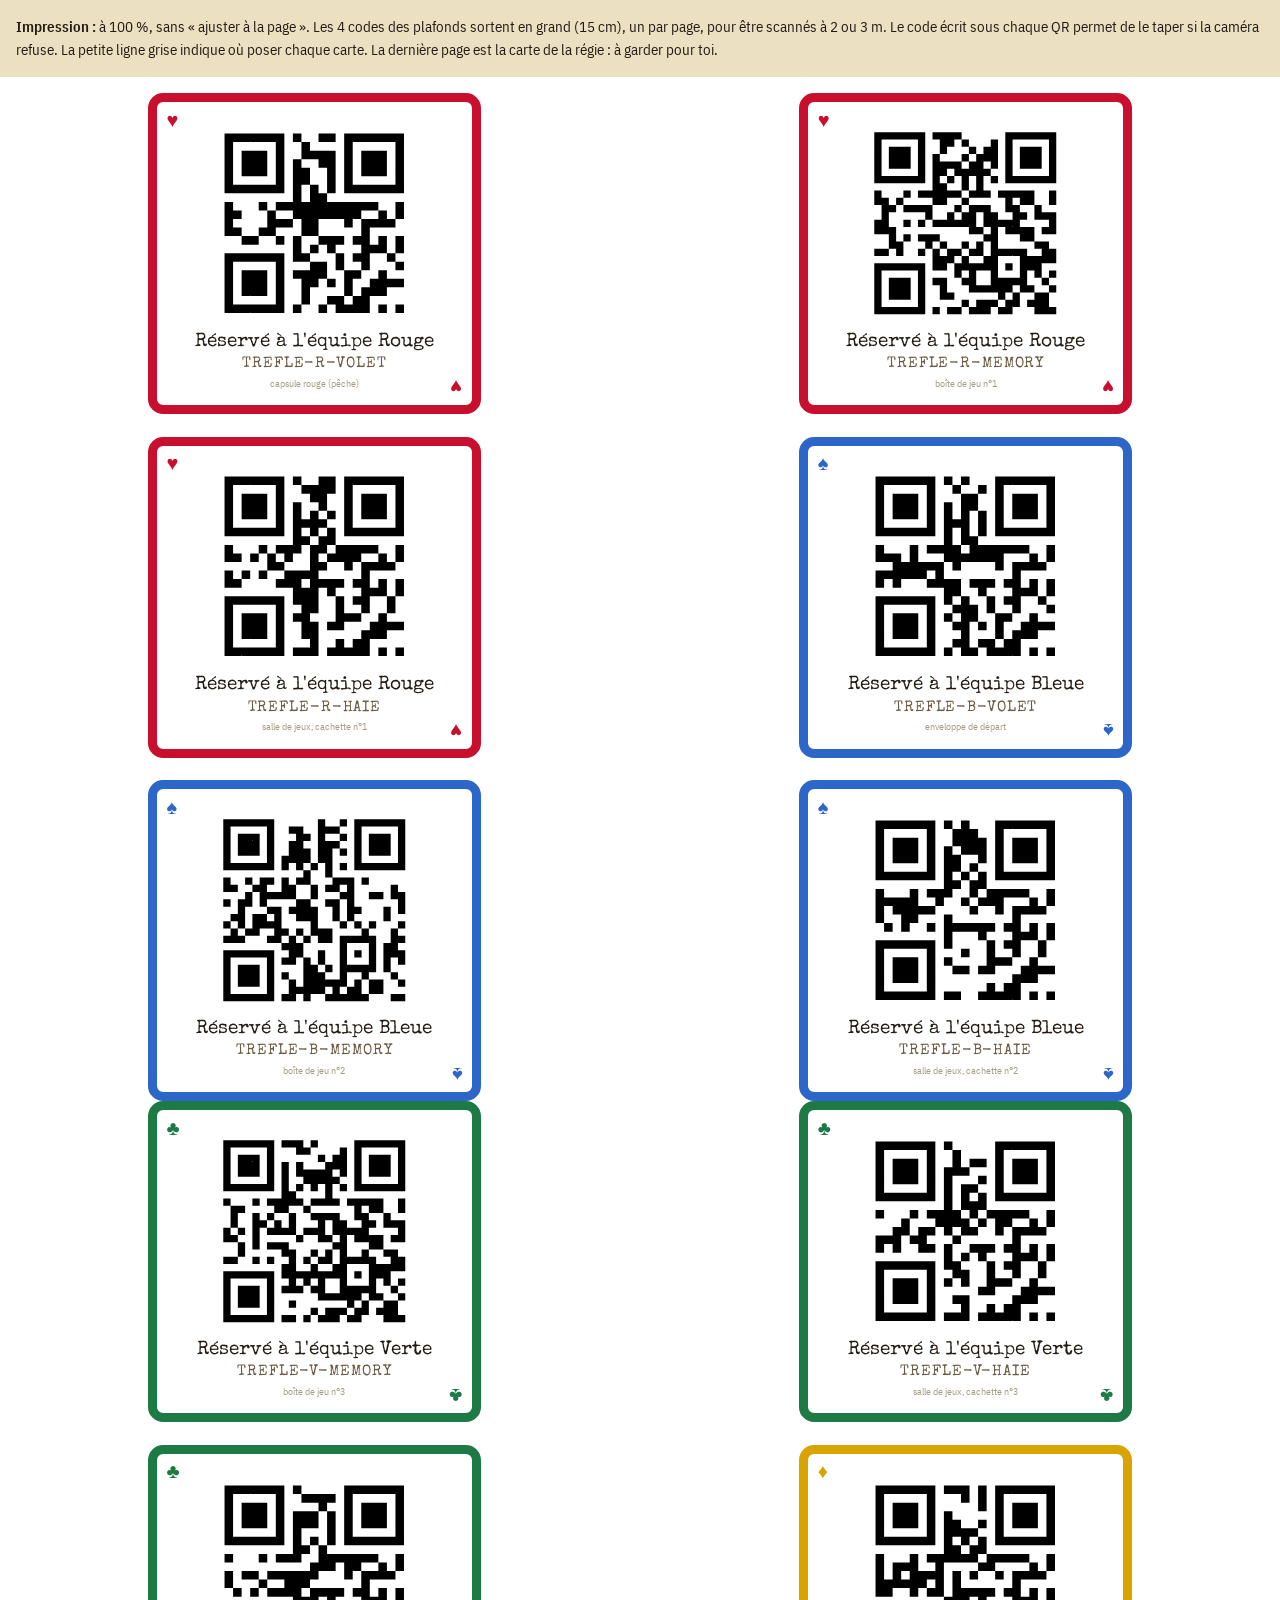
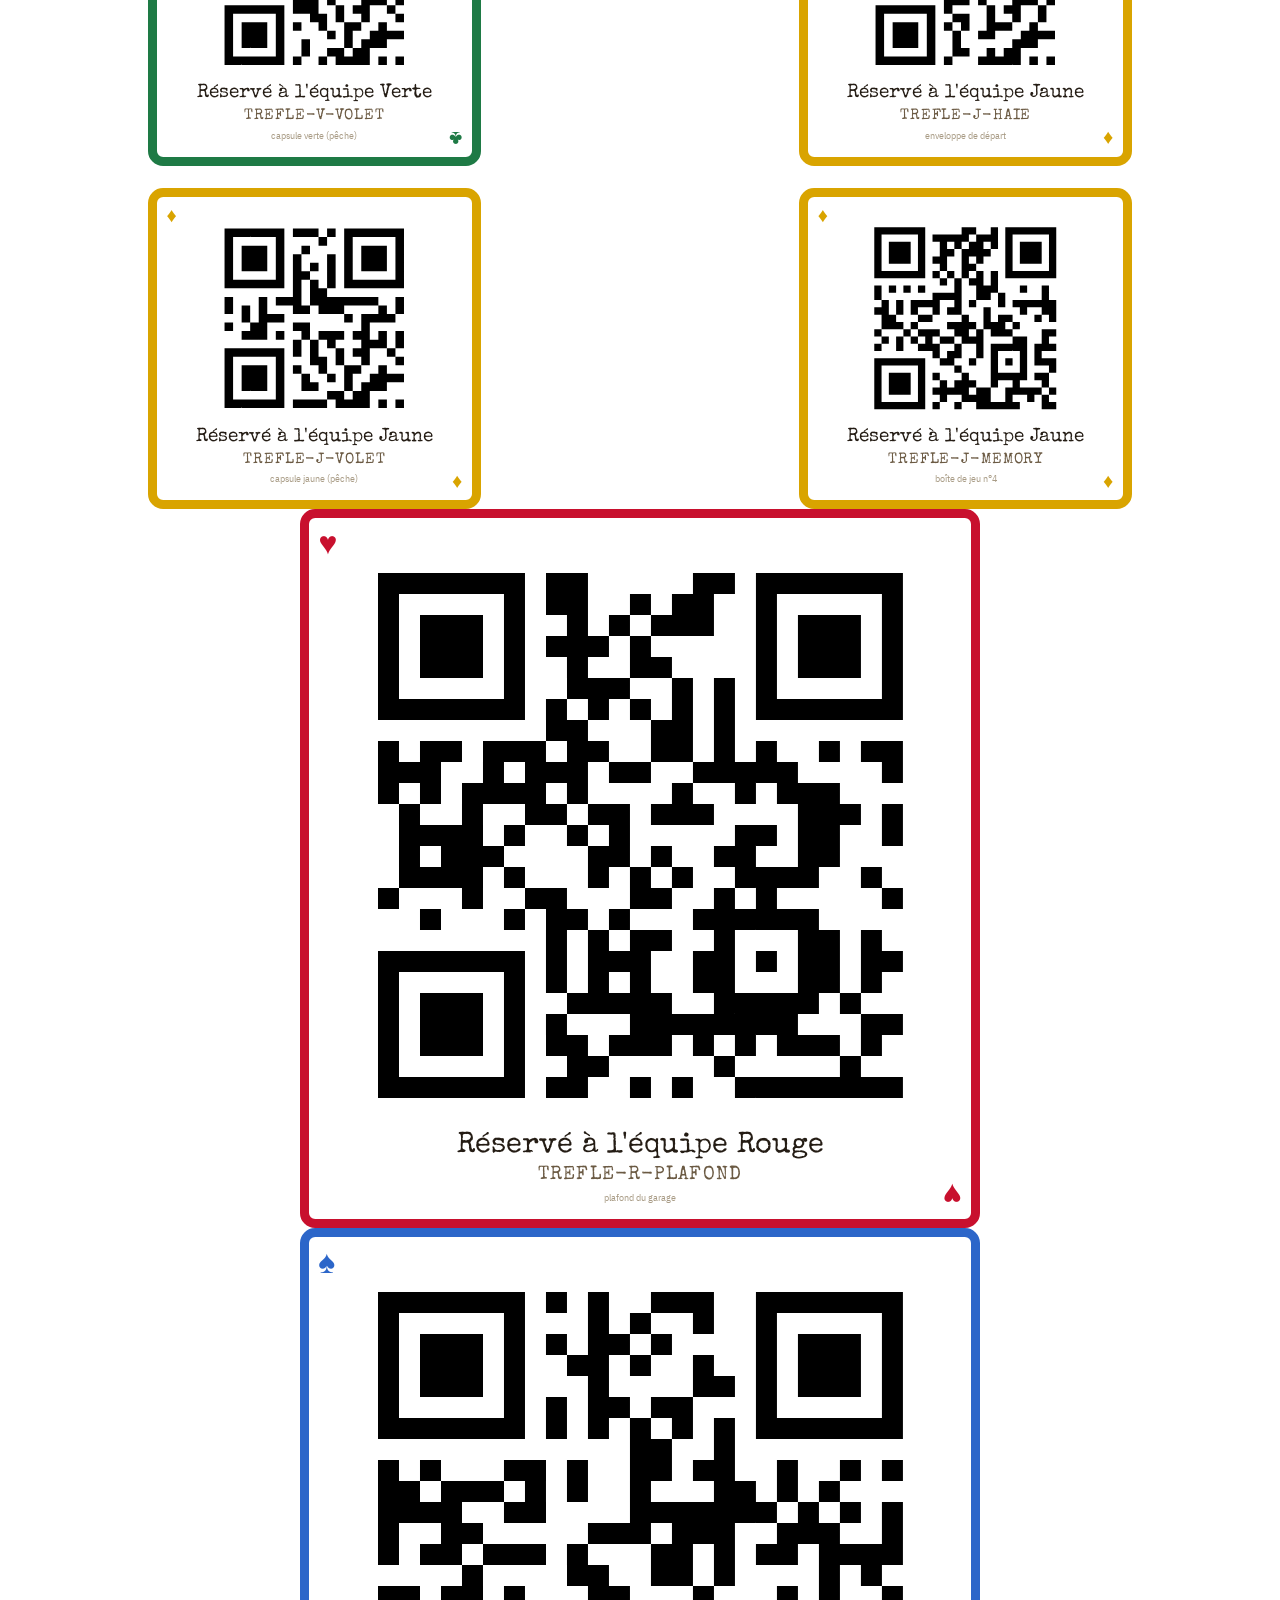
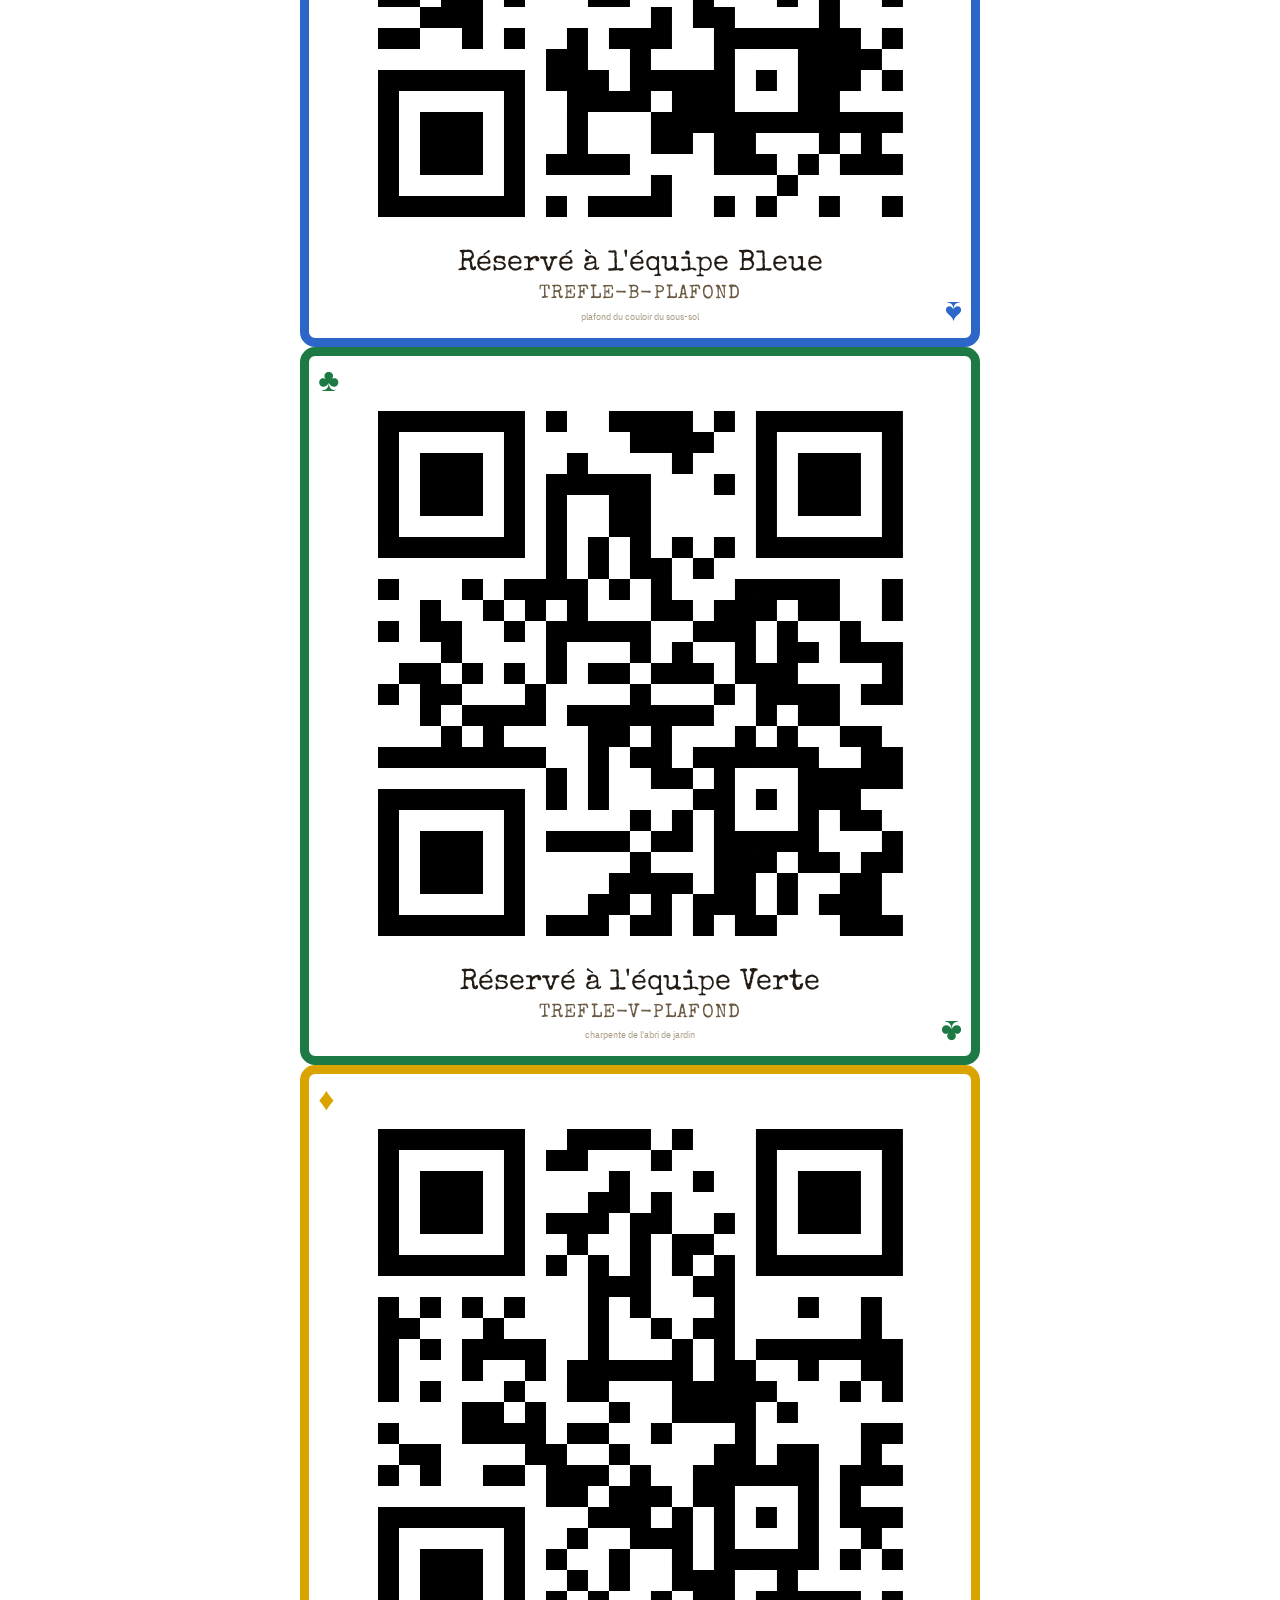
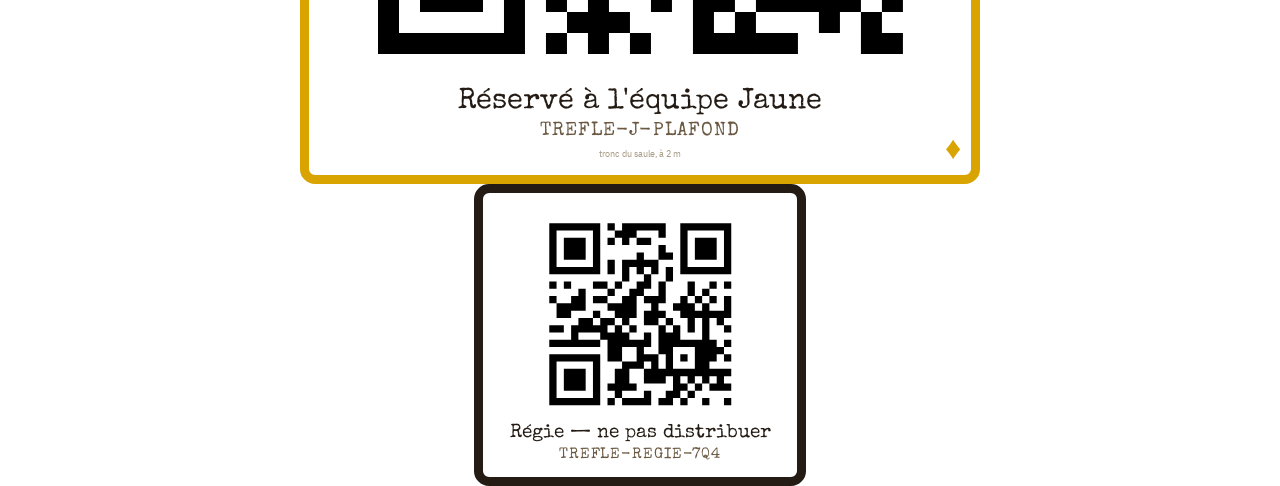
==== qr.html @ 2b173ae8 "Carnet du Valet : première mise en ligne Co-Authored-By: Claude Opus 5.5 <noreply@anthropic.com> Cla" ====
<!doctype html>
<html lang="fr">
<head>
<meta charset="utf-8">
<meta name="viewport" content="width=device-width, initial-scale=1">
<title>QR codes à imprimer</title>
<style>
  @font-face { font-family: "Special Elite"; src: url(fonts/special-elite-latin-400-normal.woff2); }
  @font-face { font-family: "Plex Cond"; font-weight: 400; src: url(fonts/ibm-plex-sans-condensed-latin-400-normal.woff2); }
  @font-face { font-family: "Plex Cond"; font-weight: 600; src: url(fonts/ibm-plex-sans-condensed-latin-600-normal.woff2); }
  @page { size: A4; margin: 12mm; }
  * { box-sizing: border-box; }
  body { font-family: "Plex Cond", Arial, sans-serif; color: #241c14; background: #fff; margin: 0;
    -webkit-print-color-adjust: exact; print-color-adjust: exact; }
  .aide { padding: 16px; background: #ece0c3; margin-bottom: 16px; font-size: 15px; line-height: 1.5; }
  @media print { .aide { display: none; } }
  .page { page-break-after: always; break-after: page; display: grid; grid-template-columns: 1fr 1fr; gap: 6mm; justify-items: center; align-content: start; }
  .page.une { grid-template-columns: 1fr; }
  .page:last-child { page-break-after: auto; break-after: auto; }
  .carte { position: relative; border: 2.6mm solid; border-radius: 4mm; padding: 6mm 5mm 4mm; text-align: center; break-inside: avoid; }
  .carte.petite { width: 88mm; }
  .carte.grande { width: 180mm; padding-top: 9mm; }
  .carte svg { display: block; margin: 0 auto; }
  .petite svg { width: 52mm; height: 52mm; }
  .grande svg { width: 150mm; height: 150mm; }
  .coin { position: absolute; font-size: 15pt; line-height: 1; }
  .coin.hg { top: 2mm; left: 2.5mm; } .coin.bd { bottom: 2mm; right: 2.5mm; transform: rotate(180deg); }
  .grande .coin { font-size: 24pt; }
  .reserve { font: 400 14pt "Special Elite", monospace; margin-top: 3mm; }
  .grande .reserve { font-size: 22pt; }
  .code { font: 400 11pt "Special Elite", monospace; margin-top: 1.5mm; letter-spacing: .06em; color: #6b5a43; }
  .grande .code { font-size: 14pt; }
  .lieu { font-size: 7.5pt; color: #a99c86; margin-top: 1.5mm; }
</style>
</head>
<body>
<div class="aide">
  <strong>Impression :</strong> à 100 %, sans « ajuster à la page ». Les 4 codes des plafonds sortent en grand (15 cm), un par page,
  pour être scannés à 2 ou 3 m. Le code écrit sous chaque QR permet de le taper si la caméra refuse.
  La petite ligne grise indique où poser chaque carte. La dernière page est la carte de la régie : à garder pour toi.
</div>
<div id="pages"></div>
<script src="config.js"></script>
<script src="lib/qrcode.js"></script>
<script>
(function () {
  var C = self.TREFLE, petites = [], grandes = [], regie = [];
  // Où poser chaque QR (repère discret pour les maîtres du jeu, voir le classeur).
  var LIEU = {
    "TREFLE-R-VOLET": "capsule rouge (pêche)", "TREFLE-R-PLAFOND": "plafond du garage", "TREFLE-R-MEMORY": "boîte de jeu n°1",
    "TREFLE-R-HAIE": "salle de jeux, cachette n°1",
    "TREFLE-B-VOLET": "enveloppe de départ", "TREFLE-B-PLAFOND": "plafond du couloir du sous-sol", "TREFLE-B-MEMORY": "boîte de jeu n°2",
    "TREFLE-B-HAIE": "salle de jeux, cachette n°2",
    "TREFLE-V-MEMORY": "boîte de jeu n°3", "TREFLE-V-HAIE": "salle de jeux, cachette n°3", "TREFLE-V-VOLET": "capsule verte (pêche)",
    "TREFLE-V-PLAFOND": "charpente de l'abri de jardin",
    "TREFLE-J-HAIE": "enveloppe de départ", "TREFLE-J-VOLET": "capsule jaune (pêche)", "TREFLE-J-PLAFOND": "tronc du saule, à 2 m",
    "TREFLE-J-MEMORY": "boîte de jeu n°4"
  };
  Object.keys(C.codes).forEach(function (k) {
    var c = C.codes[k];
    if (c.type === "regie") regie.push(k); else if (/-PLAFOND$/.test(k)) grandes.push(k); else petites.push(k);
  });
  function carte(k, taille) {
    var c = C.codes[k], q = c.equipe ? C.equipes[c.equipe] : null;
    var qr = qrcode(0, "M"); qr.addData(k); qr.make();
    var d = document.createElement("div");
    d.className = "carte " + taille;
    d.style.borderColor = q ? q.couleur : "#241c14";
    var coins = q ? '<div class="coin hg" style="color:' + q.couleur + '">' + q.symbole + '</div><div class="coin bd" style="color:' + q.couleur + '">' + q.symbole + "</div>" : "";
    d.innerHTML = coins + qr.createSvgTag({ scalable: true, margin: 2 }) +
      '<div class="reserve">' + (q ? "Réservé à l'équipe " + q.nom : "Régie — ne pas distribuer") + "</div>" +
      '<div class="code">' + k + "</div>" +
      (LIEU[k] ? '<div class="lieu">' + LIEU[k] + "</div>" : "");
    return d;
  }
  var racine = document.getElementById("pages");
  function page(liste, taille, parPage) {
    for (var i = 0; i < liste.length; i += parPage) {
      var p = document.createElement("div"); p.className = "page" + (parPage === 1 ? " une" : "");
      liste.slice(i, i + parPage).forEach(function (k) { p.appendChild(carte(k, taille)); });
      racine.appendChild(p);
    }
  }
  page(petites, "petite", 6);
  page(grandes, "grande", 1);
  page(regie, "petite", 1);
})();
</script>
</body>
</html>
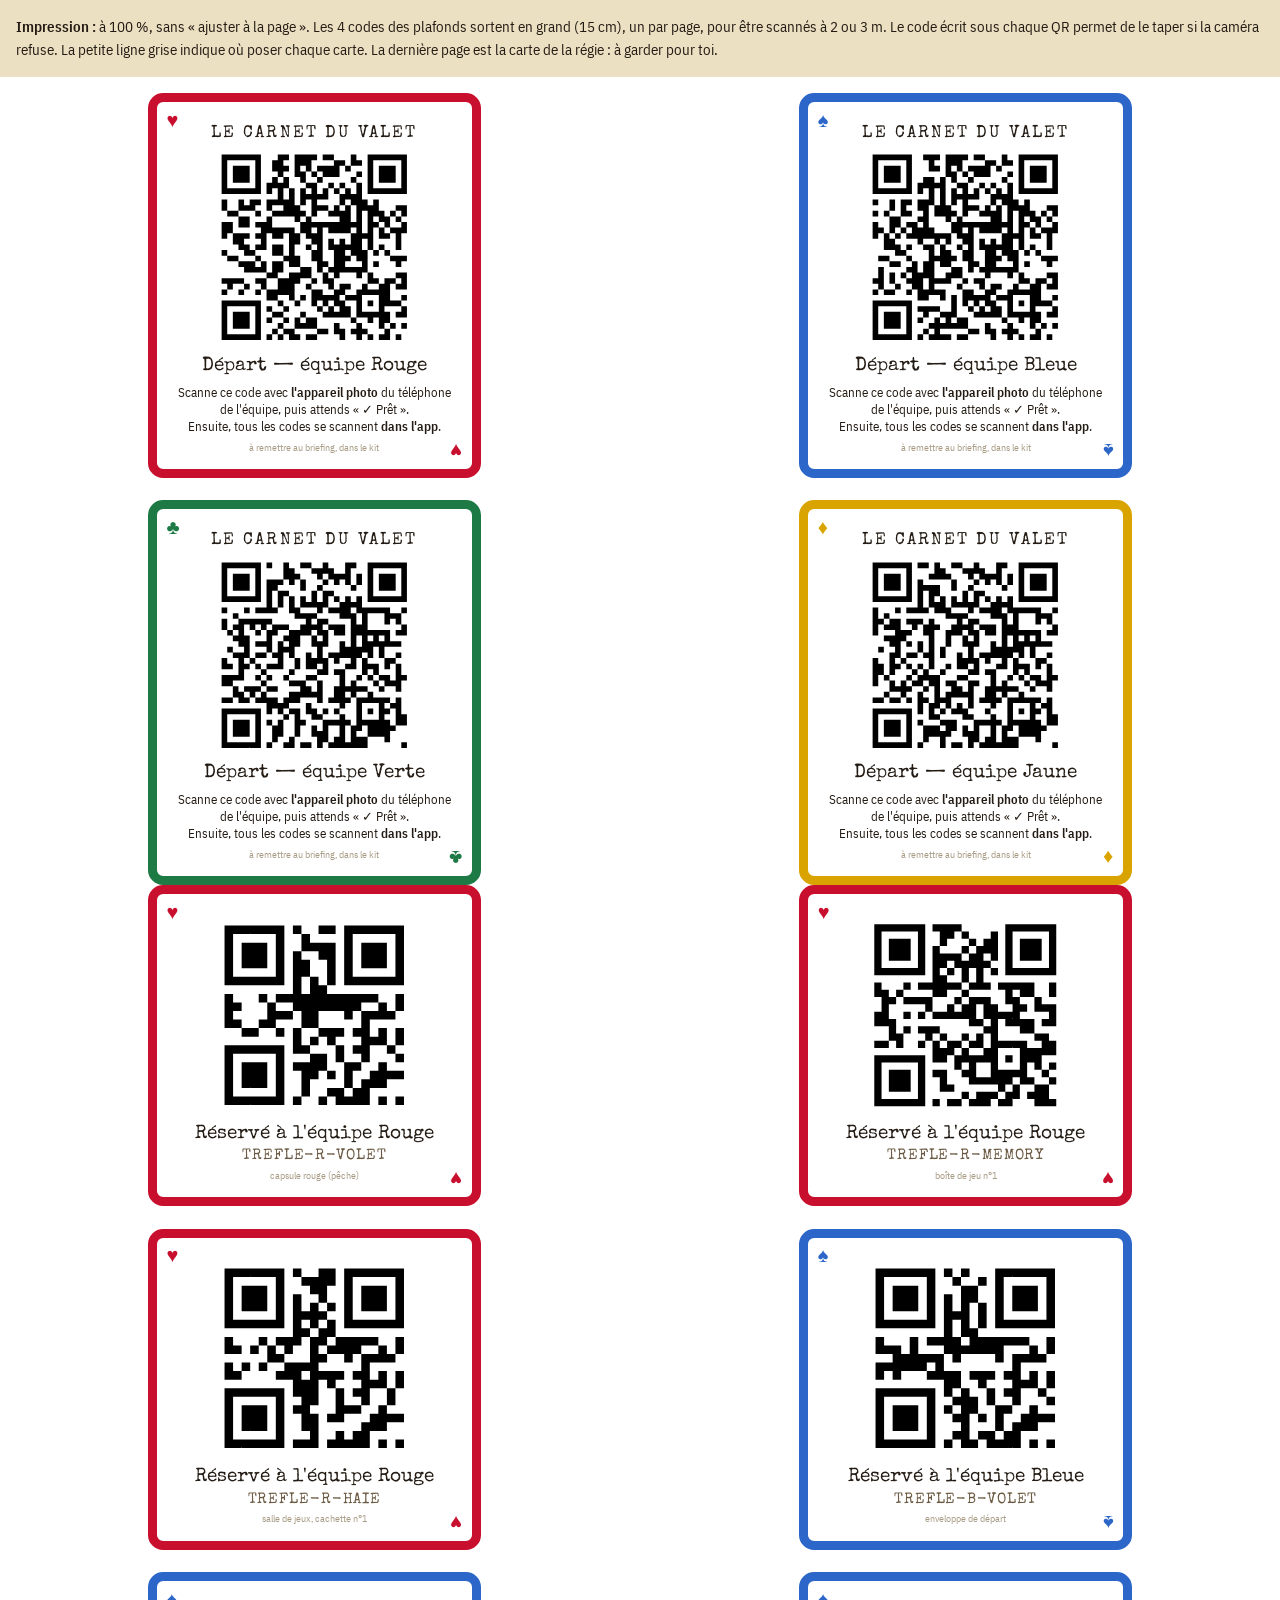
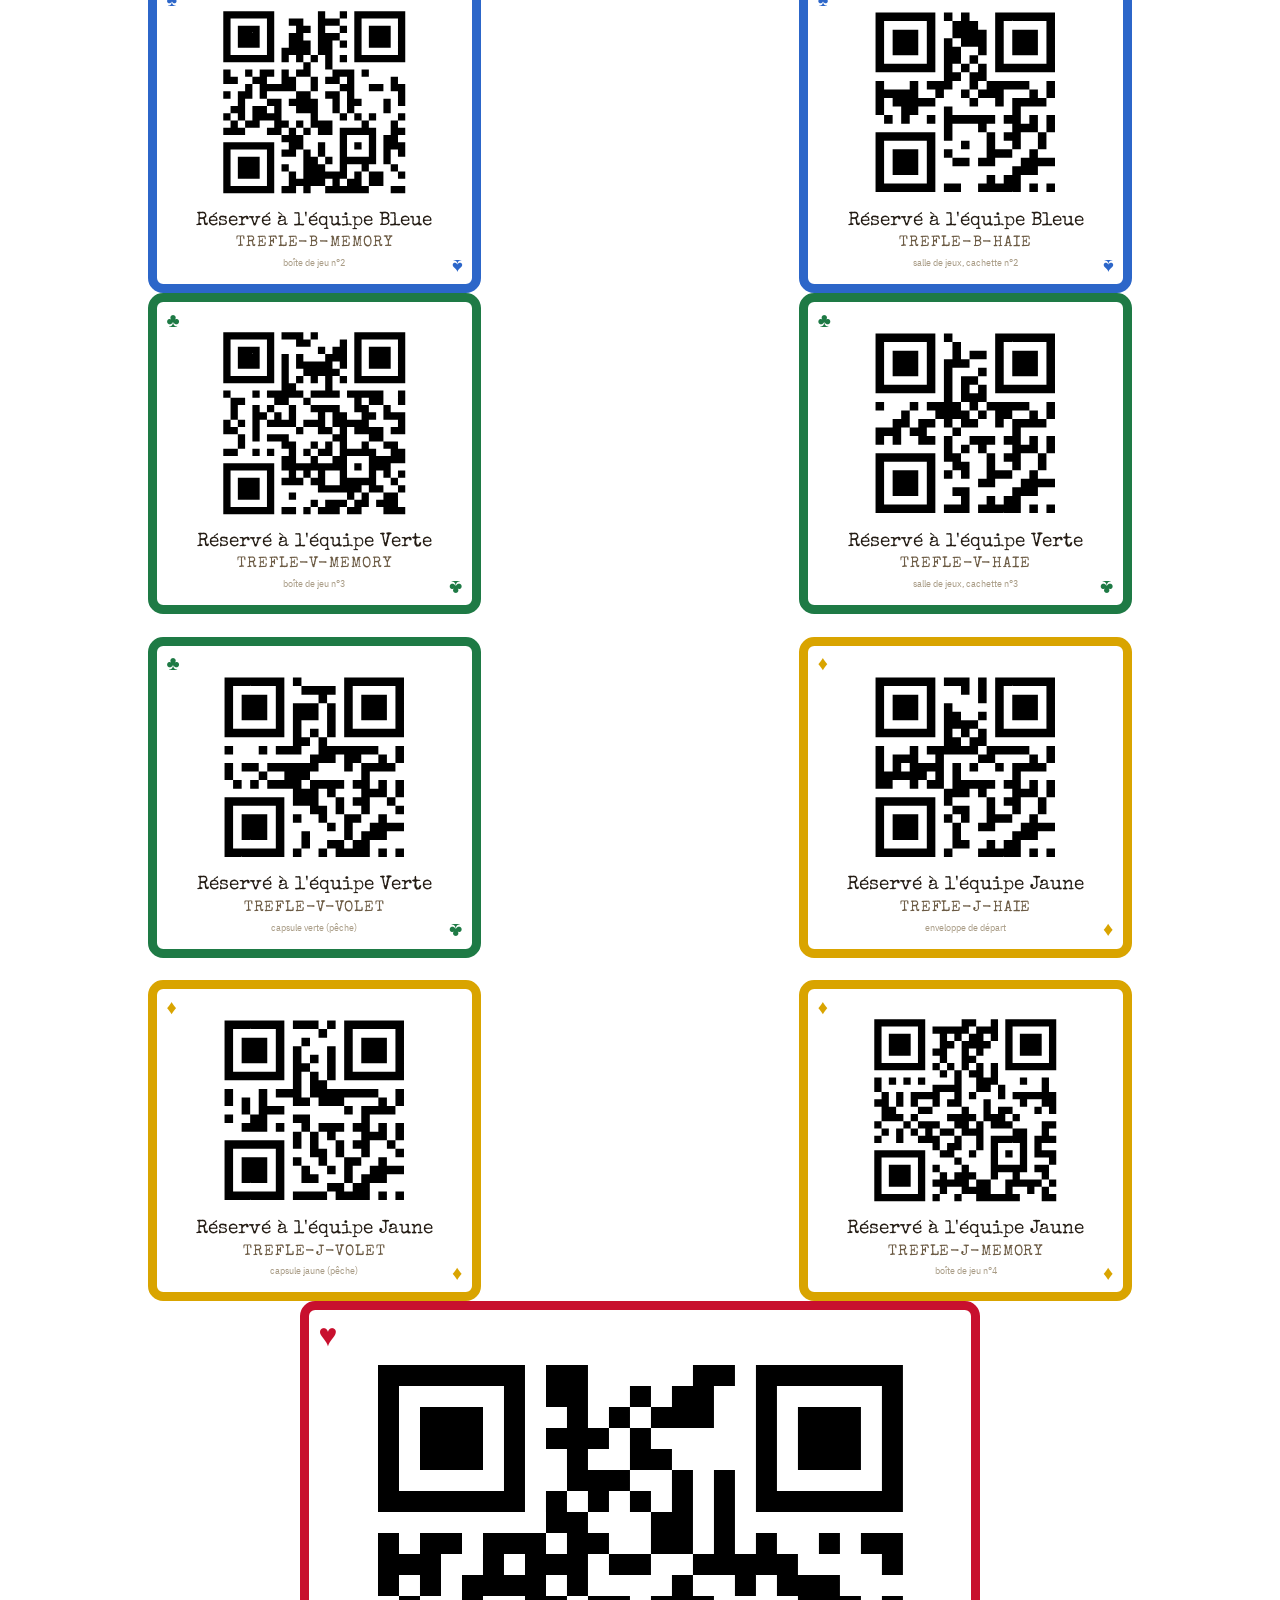
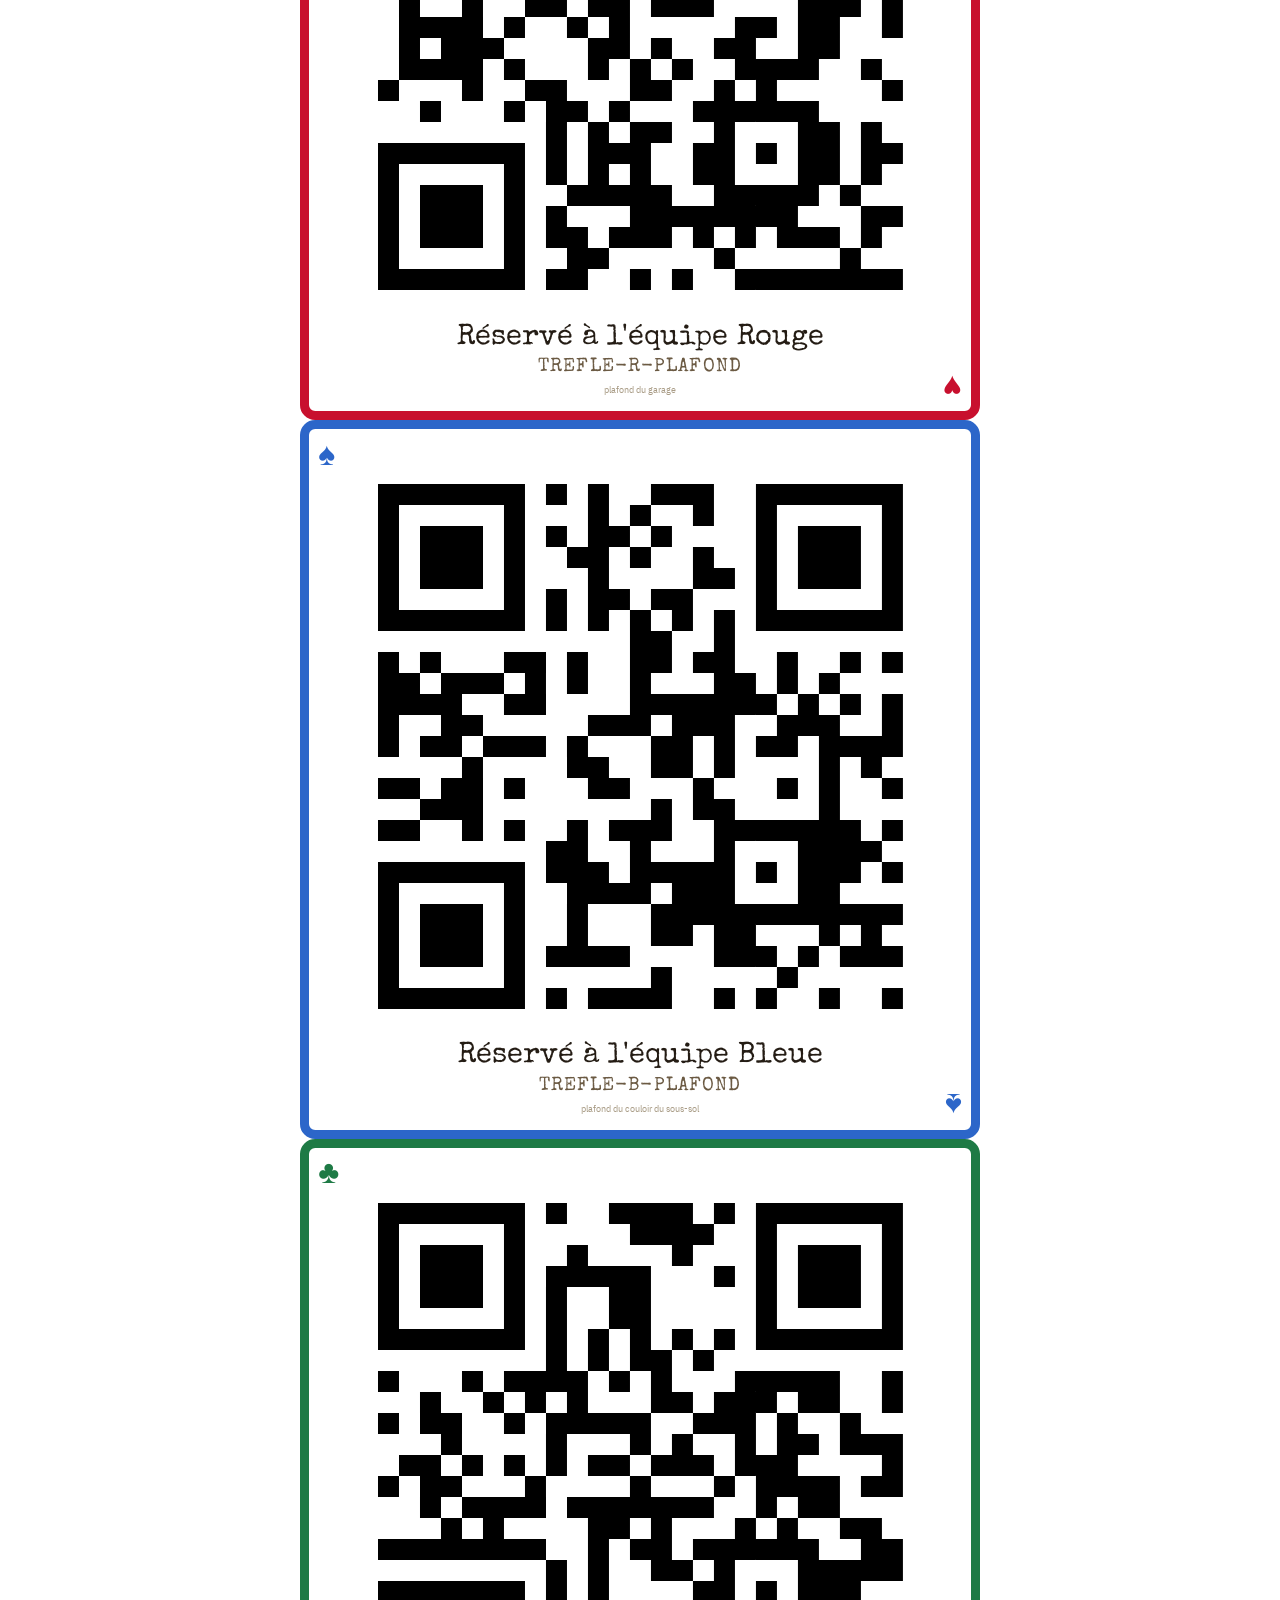
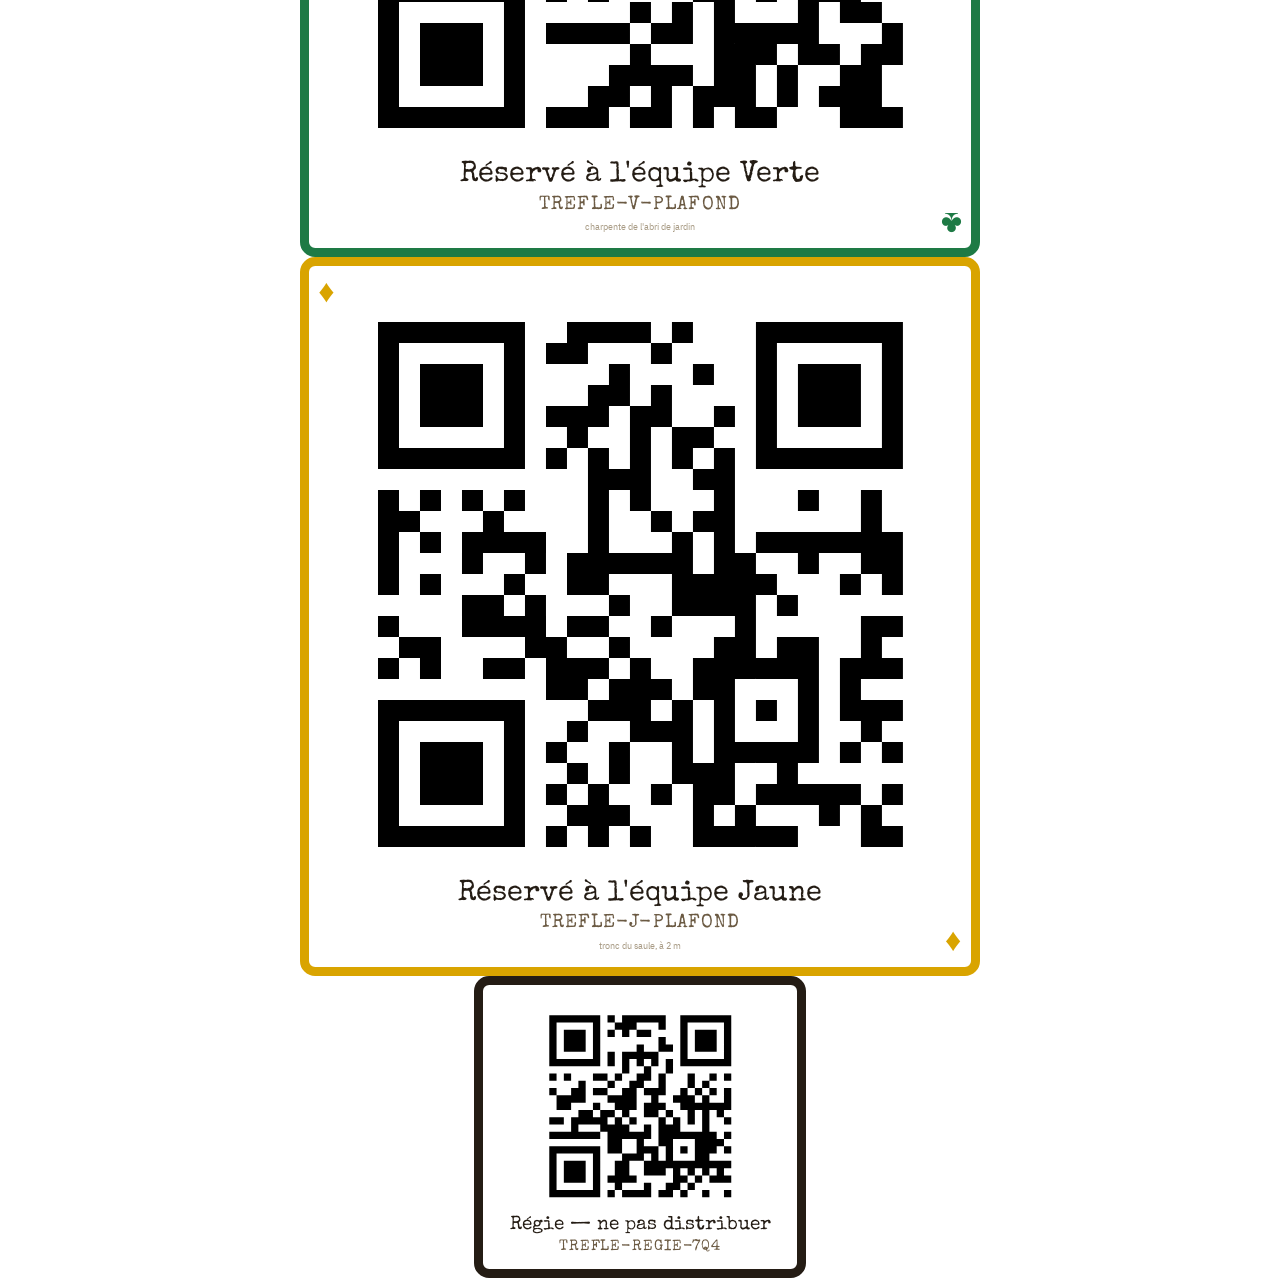
==== commit 0e4ab888: "QR de départ par équipe (#/depart/X) Co-Authored-By: Claude Opus 5.5 <noreply@anthropic.com> Claude-" ====
--- a/qr.html
+++ b/qr.html
@@ -31,6 +31,9 @@
   .code { font: 400 11pt "Special Elite", monospace; margin-top: 1.5mm; letter-spacing: .06em; color: #6b5a43; }
   .grande .code { font-size: 14pt; }
   .lieu { font-size: 7.5pt; color: #a99c86; margin-top: 1.5mm; }
+  .depart { width: 88mm; }
+  .depart .titre { font: 400 13pt "Special Elite", monospace; letter-spacing: .12em; margin-bottom: 2mm; }
+  .depart .consigne { font-size: 9.5pt; line-height: 1.35; margin-top: 2mm; color: #241c14; }
 </style>
 </head>
 <body>
@@ -81,6 +84,22 @@
       racine.appendChild(p);
     }
   }
+  // Les 4 QR de départ : une adresse, à scanner avec l'appareil photo normal du téléphone.
+  (function () {
+    var p = document.createElement("div"); p.className = "page";
+    Object.keys(C.equipes).forEach(function (e) {
+      var q = C.equipes[e], url = C.adresse + "#/depart/" + e;
+      var qr = qrcode(0, "M"); qr.addData(url); qr.make();
+      var d = document.createElement("div"); d.className = "carte petite depart"; d.style.borderColor = q.couleur;
+      d.innerHTML = '<div class="coin hg" style="color:' + q.couleur + '">' + q.symbole + '</div><div class="coin bd" style="color:' + q.couleur + '">' + q.symbole + "</div>" +
+        '<div class="titre">LE CARNET DU VALET</div>' + qr.createSvgTag({ scalable: true, margin: 2 }) +
+        '<div class="reserve">Départ — équipe ' + q.nom + "</div>" +
+        '<div class="consigne">Scanne ce code avec <b>l\'appareil photo</b> du téléphone de l\'équipe, puis attends « ✓ Prêt ».<br>Ensuite, tous les codes se scannent <b>dans l\'app</b>.</div>' +
+        '<div class="lieu">à remettre au briefing, dans le kit</div>';
+      p.appendChild(d);
+    });
+    racine.appendChild(p);
+  })();
   page(petites, "petite", 6);
   page(grandes, "grande", 1);
   page(regie, "petite", 1);
